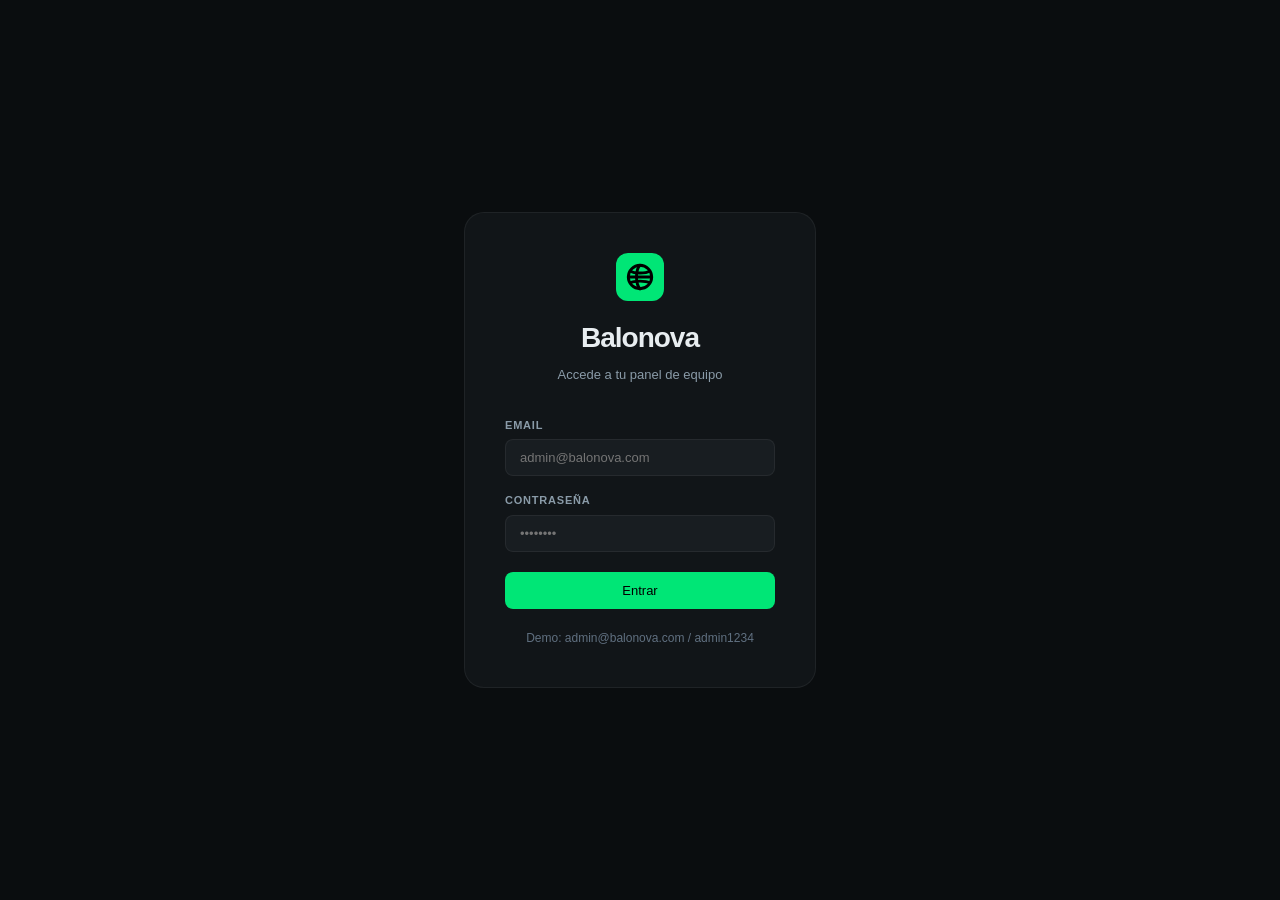
==== src/public/app.html @ 7b1c61cf "Inicial: estructura del proyecto Balonova" ====
<!DOCTYPE html>
<html lang="es">
<head>
    <meta charset="UTF-8">
    <meta name="viewport" content="width=device-width, initial-scale=1.0">
    <title>Balonova — Mi Equipo</title>
    <link rel="preconnect" href="https://fonts.googleapis.com">
    <link href="https://fonts.googleapis.com/css2?family=DM+Sans:wght@300;400;500;600&family=Syne:wght@700;800&display=swap" rel="stylesheet">
    <link rel="stylesheet" href="css/main.css">
</head>
<body>
<div class="shell">

  <!-- ── SIDEBAR ── -->
  <aside class="sidebar">
    <div class="logo">
      <div class="logo-mark">
        <div class="logo-icon">
          <svg viewBox="0 0 24 24" fill="none" stroke="#000" stroke-width="2.5" stroke-linecap="round">
            <circle cx="12" cy="12" r="10"/>
            <path d="M12 2 C8 6 8 18 12 22"/><path d="M2 12 H22"/>
            <path d="M4 7 C7 9 17 9 20 7"/><path d="M4 17 C7 15 17 15 20 17"/>
          </svg>
        </div>
        <div>
          <div class="logo-name">Balonova</div>
          <div class="logo-sub">Mi Equipo</div>
        </div>
      </div>
    </div>

    <!-- Los enlaces del menú cambian la vista sin recargar (data-vista) -->
    <nav>
      <button class="nav-item active" data-vista="inicio">
        <span class="nav-icon"><svg viewBox="0 0 24 24" fill="currentColor" width="18" height="18"><path d="M10 20v-6h4v6h5v-8h3L12 3 2 12h3v8z"/></svg></span>
        Inicio
      </button>
      <button class="nav-item" data-vista="jugadores">
        <span class="nav-icon"><svg viewBox="0 0 24 24" fill="currentColor" width="18" height="18"><path d="M16 11c1.66 0 3-1.34 3-3s-1.34-3-3-3-3 1.34-3 3 1.34 3 3 3zm-8 0c1.66 0 3-1.34 3-3S9.66 5 8 5 5 6.34 5 8s1.34 3 3 3zm0 2c-2.33 0-7 1.17-7 3.5V19h14v-2.5c0-2.33-4.67-3.5-7-3.5zm8 0c-.29 0-.62.02-.97.05 1.16.84 1.97 1.97 1.97 3.45V19h6v-2.5c0-2.33-4.67-3.5-7-3.5z"/></svg></span>
        Jugadores
      </button>
      <button class="nav-item" data-vista="partidos">
        <span class="nav-icon"><svg viewBox="0 0 24 24" fill="currentColor" width="18" height="18"><path d="M16 1v2H8V1H6v2H5c-1.11 0-1.99.9-1.99 2L3 19c0 1.1.89 2 2 2h14c1.1 0 2-.9 2-2V5c0-1.1-.9-2-2-2h-1V1h-2zm3 18H5V8h14v11z"/></svg></span>
        Partidos
      </button>
      <button class="nav-item" data-vista="stats">
        <span class="nav-icon"><svg viewBox="0 0 24 24" fill="currentColor" width="18" height="18"><path d="M5 9.2h3V19H5V9.2zM10.6 5h2.8v14h-2.8V5zm5.6 8H19v6h-2.8v-6z"/></svg></span>
        Estadísticas
      </button>
    </nav>

    <div class="sidebar-footer">
      <div class="avatar" id="user-avatar">U</div>
      <div>
        <div class="user-name" id="user-name">Usuario</div>
        <div class="user-role" id="user-role"></div>
      </div>
      <button class="logout-btn" id="btn-logout" title="Cerrar sesión" style="background:none;border:none;cursor:pointer">
        <svg viewBox="0 0 24 24" fill="currentColor" width="16" height="16">
          <path d="M17 7l-1.41 1.41L18.17 11H8v2h10.17l-2.58 2.58L17 17l5-5-5-5zM4 5h8V3H4c-1.1 0-2 .9-2 2v14c0 1.1.9 2 2 2h8v-2H4V5z"/>
        </svg>
      </button>
    </div>
  </aside>

  <!-- ── CONTENIDO PRINCIPAL ── -->
  <main class="main">
    <div class="topbar">
      <div>
        <div class="topbar-title" id="topbar-title">Bienvenido</div>
        <div class="topbar-sub">Temporada 2025/2026</div>
      </div>
      <div class="topbar-actions" id="topbar-actions"></div>
    </div>
    <div class="content">
      <!-- Zona de avisos (éxito/error) -->
      <div id="avisos"></div>
      <!-- Aquí el JS inyecta la vista activa -->
      <div id="vista"></div>
    </div>
  </main>
</div>

<!-- Núcleo -->
<script src="js/api.js"></script>
<script src="js/ui.js"></script>
<!-- Vistas (cada módulo en su archivo) -->
<script src="js/inicio.js"></script>
<script src="js/jugadores.js"></script>
<script src="js/partidos.js"></script>
<script src="js/stats.js"></script>
<!-- Arranque y enrutado entre vistas -->
<script src="js/app.js"></script>
</body>
</html>
---- src/public/css/main.css ----
/* ============================================================
   main.css — Estilos globales de Balonova
   ============================================================ */

*, *::before, *::after { box-sizing: border-box; margin: 0; padding: 0; }

:root {
  --bg:        #0a0d0f;
  --surface:   #111518;
  --surface2:  #181d21;
  --surface3:  #1e252b;
  --border:    rgba(255,255,255,0.06);
  --accent:    #00e676;
  --accent2:   #00c853;
  --accent-dim: rgba(0,230,118,0.10);
  --text:      #e8edf0;
  --muted:     #607080;
  --muted2:    #8a9ba8;
  --win:       #00e676;
  --draw:      #ffd740;
  --loss:      #ff5252;
  --font-display: 'Syne', sans-serif;
  --font-body:    'DM Sans', sans-serif;
  --r:    12px;
  --r-lg: 20px;
}

html, body {
  height: 100%;
  background: var(--bg);
  color: var(--text);
  font-family: var(--font-body);
  font-size: 14px;
  line-height: 1.5;
}

a { text-decoration: none; color: inherit; }

/* ── Layout ── */
.shell { display: flex; height: 100vh; overflow: hidden; }

/* ── Sidebar ── */
.sidebar {
  width: 220px; min-width: 220px;
  background: var(--surface);
  border-right: 1px solid var(--border);
  display: flex; flex-direction: column;
}
.logo { padding: 28px 24px 24px; border-bottom: 1px solid var(--border); }
.logo-mark { display: flex; align-items: center; gap: 10px; }
.logo-icon {
  width: 32px; height: 32px; border-radius: 8px;
  background: var(--accent);
  display: flex; align-items: center; justify-content: center; flex-shrink: 0;
}
.logo-name { font-family: var(--font-display); font-size: 18px; font-weight: 800; letter-spacing: -0.5px; }
.logo-sub  { font-size: 11px; color: var(--muted); margin-top: 2px; letter-spacing: 0.5px; text-transform: uppercase; }

nav { padding: 16px 12px; flex: 1; }
.nav-item {
  display: flex; align-items: center; gap: 10px;
  padding: 9px 12px; border-radius: var(--r);
  cursor: pointer; transition: all 0.15s; color: var(--muted2);
  font-size: 13.5px; font-weight: 400;
  width: 100%; border: none; background: none;
  position: relative;
}
.nav-item:hover  { background: var(--surface2); color: var(--text); }
.nav-item.active { background: var(--accent-dim); color: var(--accent); font-weight: 500; }
.nav-item.active::before {
  content: ''; position: absolute; left: 0; top: 20%; bottom: 20%;
  width: 3px; border-radius: 0 3px 3px 0; background: var(--accent);
}
.nav-icon { display: flex; align-items: center; opacity: 0.7; width: 16px; height: 16px; }
.nav-item.active .nav-icon { opacity: 1; color: var(--accent); }

.sidebar-footer {
  padding: 16px 20px; border-top: 1px solid var(--border);
  display: flex; align-items: center; gap: 10px;
}
.avatar {
  width: 32px; height: 32px; border-radius: 50%;
  background: linear-gradient(135deg, #00c853, #1de9b6);
  display: flex; align-items: center; justify-content: center;
  font-weight: 700; font-size: 12px; color: #000; flex-shrink: 0;
}
.user-name { font-size: 13px; font-weight: 500; }
.user-role { font-size: 11px; color: var(--muted); }
.logout-btn { margin-left: auto; color: var(--muted); transition: color 0.15s; }
.logout-btn:hover { color: var(--loss); }

/* ── Main ── */
.main { flex: 1; display: flex; flex-direction: column; overflow: hidden; }

.topbar {
  padding: 20px 32px;
  display: flex; align-items: center; justify-content: space-between;
  border-bottom: 1px solid var(--border);
  background: var(--surface);
}
.topbar-title { font-family: var(--font-display); font-size: 22px; font-weight: 700; letter-spacing: -0.5px; }
.topbar-sub   { font-size: 13px; color: var(--muted2); margin-top: 2px; }
.topbar-actions { display: flex; gap: 10px; }

.content {
  flex: 1; overflow-y: auto; padding: 28px 32px;
}
.content::-webkit-scrollbar { width: 6px; }
.content::-webkit-scrollbar-thumb { background: var(--surface3); border-radius: 3px; }

/* ── Botones ── */
.btn {
  display: inline-flex; align-items: center; gap: 6px;
  padding: 8px 16px; border-radius: 8px; font-size: 13px; font-weight: 500;
  cursor: pointer; border: none; transition: all 0.15s; font-family: var(--font-body);
}
.btn-primary { background: var(--accent); color: #000; }
.btn-primary:hover { background: #33eb91; transform: translateY(-1px); }
.btn-ghost { background: var(--surface2); color: var(--text); border: 1px solid var(--border); }
.btn-ghost:hover { background: var(--surface3); }

/* ── Tarjetas estadísticas ── */
.stat-grid { display: grid; grid-template-columns: repeat(4, 1fr); gap: 16px; margin-bottom: 28px; }
.stat-card {
  background: var(--surface); border: 1px solid var(--border); border-radius: var(--r-lg);
  padding: 22px; transition: all 0.2s; position: relative; overflow: hidden;
}
.stat-card:hover { border-color: rgba(0,230,118,0.25); transform: translateY(-2px); }
.stat-label { font-size: 11px; font-weight: 600; letter-spacing: 1px; text-transform: uppercase; color: var(--muted); margin-bottom: 14px; display: flex; align-items: center; justify-content: space-between; }
.stat-icon  { width: 28px; height: 28px; border-radius: 8px; background: var(--accent-dim); display: flex; align-items: center; justify-content: center; }
.stat-value { font-family: var(--font-display); font-size: 36px; font-weight: 800; letter-spacing: -1px; line-height: 1; margin-bottom: 8px; }
.stat-delta.up { color: var(--accent); font-size: 12px; }
.stat-delta.neutral { color: var(--muted2); font-size: 12px; }

/* ── Dos columnas ── */
.two-col { display: grid; grid-template-columns: 1.4fr 1fr; gap: 20px; margin-bottom: 28px; }

/* ── Section header ── */
.section-header { display: flex; align-items: center; justify-content: space-between; margin-bottom: 16px; }
.section-title { font-family: var(--font-display); font-size: 15px; font-weight: 700; letter-spacing: -0.3px; }
.section-link { font-size: 12px; color: var(--muted2); transition: color 0.15s; }
.section-link:hover { color: var(--accent); }

/* ── Próximo partido ── */
.match-card, .results-card {
  background: var(--surface); border: 1px solid var(--border); border-radius: var(--r-lg); padding: 24px;
}
.next-match-badge {
  display: inline-flex; align-items: center; gap: 6px;
  background: rgba(0,230,118,0.12); color: var(--accent);
  font-size: 10px; font-weight: 700; letter-spacing: 1px; text-transform: uppercase;
  padding: 4px 10px; border-radius: 20px; margin-bottom: 20px;
  border: 1px solid rgba(0,230,118,0.2);
}
.next-match-badge::before {
  content: ''; width: 6px; height: 6px; border-radius: 50%;
  background: var(--accent); animation: pulse 2s infinite;
}
@keyframes pulse { 0%,100%{opacity:1} 50%{opacity:0.3} }
.match-vs { display: flex; align-items: center; justify-content: space-between; gap: 16px; margin-bottom: 24px; }
.match-team { text-align: center; }
.match-team-name { font-family: var(--font-display); font-size: 16px; font-weight: 700; }
.match-team-sub  { font-size: 11px; color: var(--muted); margin-top: 3px; }
.match-vs-badge  { background: var(--surface2); border: 1px solid var(--border); font-family: var(--font-display); font-size: 13px; font-weight: 700; padding: 8px 14px; border-radius: 8px; color: var(--muted2); }
.match-details   { display: grid; grid-template-columns: repeat(3, 1fr); gap: 12px; }
.match-detail    { background: var(--surface2); border-radius: 10px; padding: 12px; }
.match-detail-label { font-size: 10px; text-transform: uppercase; letter-spacing: 1px; color: var(--muted); margin-bottom: 5px; font-weight: 600; }
.match-detail-value { font-size: 13px; font-weight: 500; }

/* ── Resultados ── */
.result-item { display: flex; align-items: center; gap: 14px; padding: 12px 0; border-bottom: 1px solid var(--border); transition: padding 0.15s; }
.result-item:last-child { border-bottom: none; }
.result-item:hover { padding-left: 4px; }
.result-outcome { width: 6px; height: 6px; border-radius: 50%; flex-shrink: 0; }
.result-outcome.W { background: var(--win);  box-shadow: 0 0 6px var(--win); }
.result-outcome.D { background: var(--draw); box-shadow: 0 0 6px var(--draw); }
.result-outcome.L { background: var(--loss); box-shadow: 0 0 6px var(--loss); }
.result-info     { flex: 1; }
.result-opponent { font-size: 13px; font-weight: 500; }
.result-date     { font-size: 11px; color: var(--muted); margin-top: 2px; }
.result-score    { font-family: var(--font-display); font-size: 15px; font-weight: 700; }
.result-badge    { font-size: 10px; font-weight: 700; letter-spacing: 0.5px; padding: 3px 9px; border-radius: 20px; }
.result-badge.W  { background: rgba(0,230,118,0.12); color: var(--win); }
.result-badge.D  { background: rgba(255,215,64,0.12); color: var(--draw); }
.result-badge.L  { background: rgba(255,82,82,0.12);  color: var(--loss); }

/* ── Acciones rápidas ── */
.quick-actions { display: grid; grid-template-columns: repeat(3, 1fr); gap: 14px; margin-bottom: 28px; }
.action-card {
  background: var(--surface); border: 1px solid var(--border); border-radius: var(--r-lg);
  padding: 20px; cursor: pointer; transition: all 0.2s; display: flex; align-items: center; gap: 14px;
}
.action-card:hover { border-color: rgba(0,230,118,0.3); background: var(--surface2); transform: translateY(-2px); }
.action-icon  { width: 40px; height: 40px; border-radius: 10px; background: var(--accent-dim); display: flex; align-items: center; justify-content: center; flex-shrink: 0; color: var(--accent); }
.action-label { font-size: 13px; font-weight: 500; }
.action-sub   { font-size: 11px; color: var(--muted); margin-top: 3px; }

/* ── Tablas ── */
.table-card { background: var(--surface); border: 1px solid var(--border); border-radius: var(--r-lg); overflow: hidden; }
table { width: 100%; border-collapse: collapse; }
thead th { padding: 13px 18px; text-align: left; font-size: 10px; font-weight: 600; letter-spacing: 1px; text-transform: uppercase; color: var(--muted); background: var(--surface2); border-bottom: 1px solid var(--border); }
tbody tr { border-bottom: 1px solid var(--border); transition: background 0.15s; }
tbody tr:last-child { border-bottom: none; }
tbody tr:hover { background: var(--surface2); }
td { padding: 14px 18px; font-size: 13px; }
.player-cell { display: flex; align-items: center; gap: 12px; }
.player-avatar { width: 32px; height: 32px; border-radius: 50%; display: flex; align-items: center; justify-content: center; font-size: 12px; font-weight: 700; flex-shrink: 0; color: #000; }
.dorsal { font-family: var(--font-display); font-weight: 700; color: var(--muted2); }
.pos-badge { font-size: 10px; font-weight: 600; padding: 2px 8px; border-radius: 20px; }
.pos-Po { background: rgba(0,230,118,0.12); color: var(--win); }
.pos-Ex { background: rgba(0,196,255,0.12); color: #00c4ff; }
.pos-La { background: rgba(255,215,64,0.12); color: var(--draw); }
.pos-Pi { background: rgba(255,82,82,0.12);  color: var(--loss); }
.pos-Ce { background: rgba(180,0,255,0.12);  color: #c77dff; }
.status-dot { width: 7px; height: 7px; border-radius: 50%; }
.status-dot.ok     { background: var(--win); }
.status-dot.lesion { background: var(--loss); }
.status-dot.duda   { background: var(--draw); }

/* ── Partidos ── */
.partidos-list { display: flex; flex-direction: column; gap: 12px; }
.partido-card {
  background: var(--surface); border: 1px solid var(--border); border-radius: var(--r-lg);
  padding: 20px 24px; display: flex; align-items: center; gap: 20px;
  transition: all 0.2s;
}
.partido-card:hover { border-color: rgba(0,230,118,0.25); transform: translateX(4px); }
.partido-date-block { text-align: center; min-width: 50px; }
.partido-day   { font-family: var(--font-display); font-size: 24px; font-weight: 800; line-height: 1; }
.partido-month { font-size: 10px; text-transform: uppercase; letter-spacing: 1px; color: var(--muted); font-weight: 600; }
.partido-sep   { width: 1px; height: 40px; background: var(--border); }
.partido-info  { flex: 1; }
.partido-rival { font-size: 14px; font-weight: 500; }
.partido-meta  { font-size: 11px; color: var(--muted2); margin-top: 3px; }
.partido-score { font-family: var(--font-display); font-size: 20px; font-weight: 800; min-width: 80px; text-align: center; }
.partido-score.pending { font-size: 13px; color: var(--muted); font-family: var(--font-body); font-weight: 400; }
.partido-type { font-size: 10px; font-weight: 600; padding: 3px 10px; border-radius: 20px; text-transform: uppercase; letter-spacing: 0.5px; }
.partido-type.liga    { background: rgba(0,196,255,0.12); color: #00c4ff; }
.partido-type.copa    { background: rgba(255,215,64,0.12); color: var(--draw); }
.partido-type.amistoso { background: rgba(255,255,255,0.06); color: var(--muted2); }

/* ── Formularios ── */
.form-card { background: var(--surface); border: 1px solid var(--border); border-radius: var(--r-lg); padding: 32px; max-width: 720px; }
.form-title { font-family: var(--font-display); font-size: 18px; font-weight: 700; margin-bottom: 28px; }
.form-group { display: flex; flex-direction: column; gap: 6px; flex: 1; }
.form-row   { display: flex; gap: 16px; margin-bottom: 16px; }
.form-label { font-size: 11px; font-weight: 600; letter-spacing: 0.8px; text-transform: uppercase; color: var(--muted2); }
.form-input {
  background: var(--surface2); border: 1px solid var(--border); border-radius: 8px;
  padding: 10px 14px; color: var(--text); font-family: var(--font-body); font-size: 13px;
  transition: border-color 0.15s; width: 100%;
}
.form-input:focus { outline: none; border-color: var(--accent); }
.form-input option { background: var(--surface2); }

.gol-row { display: flex; align-items: center; gap: 10px; margin-bottom: 10px; }

/* ── Stats ── */
.stats-grid { display: grid; grid-template-columns: 1fr 1fr; gap: 20px; margin-bottom: 28px; }
.chart-card { background: var(--surface); border: 1px solid var(--border); border-radius: var(--r-lg); padding: 24px; }
.mini-bar   { display: flex; align-items: flex-end; gap: 5px; height: 100px; }
.bar-col    { flex: 1; display: flex; flex-direction: column; align-items: center; gap: 5px; }
.bar        { border-radius: 4px 4px 0 0; background: var(--accent-dim); border: 1px solid rgba(0,230,118,0.2); width: 100%; transition: background 0.2s; }
.bar:hover  { background: var(--accent); }
.bar-label  { font-size: 10px; color: var(--muted); }
.bar-val    { font-size: 10px; color: var(--muted2); }
.balance-list { display: flex; flex-direction: column; gap: 16px; }
.balance-row  { display: flex; align-items: center; gap: 12px; font-size: 13px; }
.balance-label { width: 75px; color: var(--muted2); flex-shrink: 0; }
.balance-track { flex: 1; height: 12px; background: var(--surface3); border-radius: 6px; overflow: hidden; }
.balance-fill  { height: 100%; border-radius: 6px; }
.balance-num   { width: 24px; text-align: right; font-weight: 600; flex-shrink: 0; }

/* ── Alertas ── */
.alert { padding: 12px 16px; border-radius: 8px; margin-bottom: 20px; font-size: 13px; }
.alert-ok    { background: rgba(0,230,118,0.1); color: var(--win);  border: 1px solid rgba(0,230,118,0.2); }
.alert-error { background: rgba(255,82,82,0.1); color: var(--loss); border: 1px solid rgba(255,82,82,0.2); }

/* ── Login ── */
.login-body { display: flex; align-items: center; justify-content: center; }
.login-wrap { width: 100%; max-width: 400px; padding: 24px; }
.login-card { background: var(--surface); border: 1px solid var(--border); border-radius: var(--r-lg); padding: 40px; }
.login-logo { text-align: center; margin-bottom: 32px; }
.login-title { font-family: var(--font-display); font-size: 28px; font-weight: 800; letter-spacing: -1px; }
.login-sub   { font-size: 13px; color: var(--muted2); margin-top: 6px; }
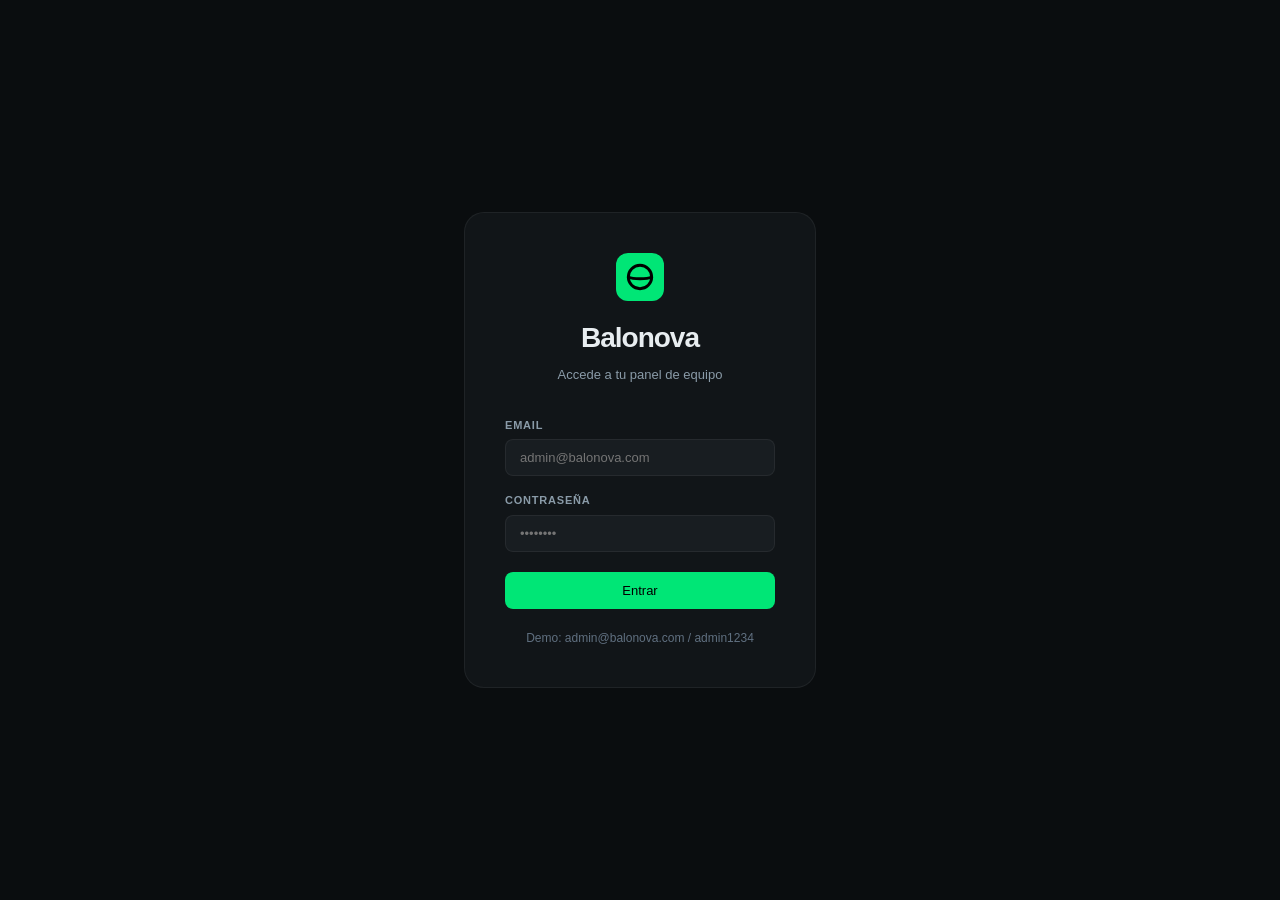
==== commit f1232371: "commit del proyecto" ====
--- a/src/public/app.html
+++ b/src/public/app.html
@@ -16,10 +16,9 @@
     <div class="logo">
       <div class="logo-mark">
         <div class="logo-icon">
-          <svg viewBox="0 0 24 24" fill="none" stroke="#000" stroke-width="2.5" stroke-linecap="round">
+          <svg viewBox="0 0 24 24" fill="none" stroke="#000" stroke-width="2.5" stroke-linecap="round" stroke-linejoin="round">
             <circle cx="12" cy="12" r="10"/>
-            <path d="M12 2 C8 6 8 18 12 22"/><path d="M2 12 H22"/>
-            <path d="M4 7 C7 9 17 9 20 7"/><path d="M4 17 C7 15 17 15 20 17"/>
+            <path d="M2 12 C6 14 18 14 22 12"/>
           </svg>
         </div>
         <div>
@@ -46,6 +45,11 @@
       <button class="nav-item" data-vista="stats">
         <span class="nav-icon"><svg viewBox="0 0 24 24" fill="currentColor" width="18" height="18"><path d="M5 9.2h3V19H5V9.2zM10.6 5h2.8v14h-2.8V5zm5.6 8H19v6h-2.8v-6z"/></svg></span>
         Estadísticas
+      </button>
+      <!-- Solo visible para administradores (lo muestra app.js) -->
+      <button class="nav-item" data-vista="usuarios" id="nav-usuarios" style="display:none">
+        <span class="nav-icon"><svg viewBox="0 0 24 24" fill="currentColor" width="18" height="18"><path d="M15 12c2.21 0 4-1.79 4-4s-1.79-4-4-4-4 1.79-4 4 1.79 4 4 4zm-9-2V7H4v3H1v2h3v3h2v-3h3v-2H6zm9 4c-2.67 0-8 1.34-8 4v2h16v-2c0-2.66-5.33-4-8-4z"/></svg></span>
+        Usuarios
       </button>
     </nav>
 
@@ -89,6 +93,7 @@
 <script src="js/jugadores.js"></script>
 <script src="js/partidos.js"></script>
 <script src="js/stats.js"></script>
+<script src="js/usuarios.js"></script>
 <!-- Arranque y enrutado entre vistas -->
 <script src="js/app.js"></script>
 </body>
--- a/src/public/css/main.css
+++ b/src/public/css/main.css
@@ -140,6 +140,8 @@
 .section-title { font-family: var(--font-display); font-size: 15px; font-weight: 700; letter-spacing: -0.3px; }
 .section-link { font-size: 12px; color: var(--muted2); transition: color 0.15s; }
 .section-link:hover { color: var(--accent); }
+.ver-todos-btn { font-size: 12px; color: var(--muted2); background: none; border: none; cursor: pointer; padding: 0; transition: color 0.15s; }
+.ver-todos-btn:hover { color: var(--accent); }
 
 /* ── Próximo partido ── */
 .match-card, .results-card {
@@ -185,7 +187,8 @@
 .result-badge.L  { background: rgba(255,82,82,0.12);  color: var(--loss); }
 
 /* ── Acciones rápidas ── */
-.quick-actions { display: grid; grid-template-columns: repeat(3, 1fr); gap: 14px; margin-bottom: 28px; }
+/* auto-fit: el grid se adapta solo a 3 o 4 tarjetas según el rol del usuario */
+.quick-actions { display: grid; grid-template-columns: repeat(auto-fit, minmax(200px, 1fr)); gap: 14px; margin-bottom: 28px; }
 .action-card {
   background: var(--surface); border: 1px solid var(--border); border-radius: var(--r-lg);
   padding: 20px; cursor: pointer; transition: all 0.2s; display: flex; align-items: center; gap: 14px;
@@ -283,3 +286,136 @@
 .login-logo { text-align: center; margin-bottom: 32px; }
 .login-title { font-family: var(--font-display); font-size: 28px; font-weight: 800; letter-spacing: -1px; }
 .login-sub   { font-size: 13px; color: var(--muted2); margin-top: 6px; }
+
+/* ============================================================
+   RESPONSIVE
+   ------------------------------------------------------------
+   Tres breakpoints:
+     - Tablet (≤ 1024px): sidebar más estrecho, grids a 2 columnas
+     - Tablet/móvil (≤ 768px): sidebar pasa a barra superior horizontal
+     - Móvil (≤ 480px): tipografía y paddings más compactos
+   ============================================================ */
+
+/* ── Tablet (hasta 1024 px) ─────────────────────────────────── */
+@media (max-width: 1024px) {
+  .sidebar       { width: 190px; min-width: 190px; }
+  .topbar        { padding: 18px 22px; }
+  .content       { padding: 22px; }
+  .stat-grid     { grid-template-columns: repeat(2, 1fr); }
+  .stats-grid    { grid-template-columns: 1fr; }
+  .two-col       { grid-template-columns: 1fr; }
+  .quick-actions { grid-template-columns: repeat(2, 1fr); }
+  .form-card     { padding: 26px; max-width: 100%; }
+}
+
+/* ── Tablet pequeña y móvil (hasta 768 px) ──────────────────── */
+@media (max-width: 768px) {
+  /* El layout deja de ser horizontal y la sidebar se convierte
+     en una barra superior con la navegación desplazable. */
+  .shell {
+    flex-direction: column;
+    height: auto;
+    min-height: 100vh;
+    overflow: visible;
+  }
+  .sidebar {
+    width: 100%; min-width: 0;
+    flex-direction: row; align-items: center;
+    border-right: none;
+    border-bottom: 1px solid var(--border);
+    position: sticky; top: 0; z-index: 10;
+  }
+  .logo {
+    padding: 12px 16px;
+    border-bottom: none;
+    border-right: 1px solid var(--border);
+    flex-shrink: 0;
+  }
+  .logo-sub { display: none; }
+
+  nav {
+    padding: 8px;
+    display: flex;
+    gap: 4px;
+    overflow-x: auto;
+    flex: 1;
+    scrollbar-width: thin;
+  }
+  nav::-webkit-scrollbar { height: 4px; }
+  nav::-webkit-scrollbar-thumb { background: var(--surface3); border-radius: 2px; }
+  .nav-item {
+    padding: 8px 12px;
+    white-space: nowrap;
+    width: auto;
+    font-size: 12.5px;
+  }
+  .nav-item.active::before { display: none; }
+
+  .sidebar-footer {
+    padding: 8px 12px;
+    border-top: none;
+    border-left: 1px solid var(--border);
+    flex-shrink: 0;
+  }
+  .user-name, .user-role { display: none; }
+
+  .main    { overflow: visible; }
+  .content { overflow-y: visible; padding: 18px; }
+
+  .topbar {
+    padding: 14px 18px;
+    flex-wrap: wrap;
+    gap: 12px;
+  }
+  .topbar-title { font-size: 19px; }
+  .topbar-actions { width: 100%; }
+  .topbar-actions .btn {
+    width: 100%;
+    justify-content: center;
+  }
+
+  /* Tarjetas y rejillas */
+  .stat-grid     { grid-template-columns: repeat(2, 1fr); gap: 12px; margin-bottom: 20px; }
+  .stat-card     { padding: 16px; }
+  .stat-value    { font-size: 28px; }
+  .quick-actions { grid-template-columns: 1fr; gap: 10px; }
+  .match-details { grid-template-columns: 1fr; }
+
+  /* Partidos: la tarjeta se reorganiza en dos filas */
+  .partido-card {
+    flex-wrap: wrap;
+    padding: 16px;
+    gap: 12px;
+  }
+  .partido-sep  { display: none; }
+  .partido-info { flex: 1 1 100%; order: 3; }
+
+  /* Tablas: scroll horizontal en lugar de romper el layout */
+  .table-card { overflow-x: auto; }
+  table       { min-width: 520px; }
+  thead th, td { padding: 11px 14px; font-size: 12.5px; }
+
+  /* Formularios: campos a una columna y botones de acción a lo ancho */
+  .form-card  { padding: 22px; }
+  .form-row   { flex-direction: column; gap: 14px; margin-bottom: 14px; }
+  .form-title { font-size: 16px; margin-bottom: 20px; }
+}
+
+/* ── Móvil pequeño (hasta 480 px) ───────────────────────────── */
+@media (max-width: 480px) {
+  .topbar       { padding: 12px 14px; }
+  .topbar-title { font-size: 17px; }
+  .topbar-sub   { font-size: 12px; }
+  .content      { padding: 14px; }
+
+  .stat-grid    { grid-template-columns: 1fr; }
+  .stat-card    { padding: 14px; }
+  .stat-value   { font-size: 24px; }
+
+  .form-card    { padding: 18px; }
+  .login-card   { padding: 28px 22px; }
+  .login-wrap   { padding: 16px; }
+
+  /* Avatar del usuario en la barra: ocultar logo-name para ganar sitio */
+  .logo-name { font-size: 16px; }
+}
